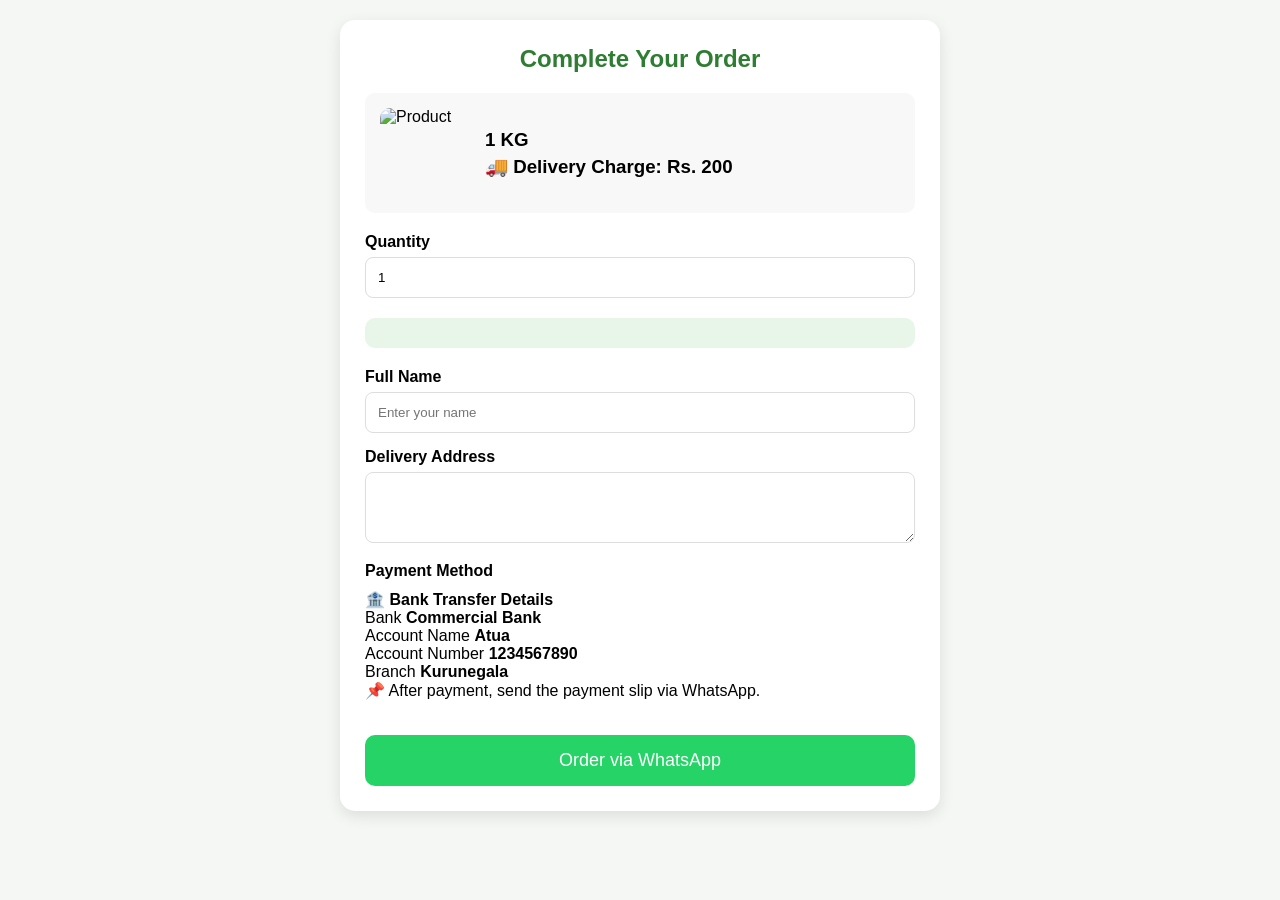
==== order.html @ 68b95b60 "Create order.html" ====
<!DOCTYPE html>
<html lang="en">

<head>
    <meta charset="UTF-8">
    <meta name="viewport" content="width=device-width, initial-scale=1.0">
    <title>Atua - Order Product</title>

    <style>
        * {
            margin: 0;
            padding: 0;
            box-sizing: border-box;
            font-family: Arial, sans-serif;
        }

        body {
            background: #f5f7f5;
            padding: 20px;
        }

        .order-container {
            max-width: 600px;
            margin: auto;
            background: #fff;
            padding: 25px;
            border-radius: 15px;
            box-shadow: 0 5px 15px rgba(0, 0, 0, 0.1);
        }

        h2 {
            text-align: center;
            color: #2e7d32;
            margin-bottom: 20px;
        }

        .product-box {
            display: flex;
            gap: 15px;
            align-items: center;
            background: #f8f8f8;
            padding: 15px;
            border-radius: 10px;
            margin-bottom: 20px;
        }

        .product-box img {
            width: 90px;
            height: 90px;
            object-fit: cover;
            border-radius: 10px;
        }

        .product-info h3 {
            margin-bottom: 5px;
        }

        .price {
            color: #2e7d32;
            font-size: 20px;
            font-weight: bold;
        }

        .form-group {
            margin-bottom: 15px;
        }

        label {
            display: block;
            margin-bottom: 6px;
            font-weight: 600;
        }

        input,
        textarea,
        select {
            width: 100%;
            padding: 12px;
            border: 1px solid #ddd;
            border-radius: 8px;
        }

        .payment-box {
            display: flex;
            gap: 15px;
            margin-top: 10px;
        }

        .payment-option {
            flex: 1;
            border: 2px solid #ddd;
            padding: 15px;
            border-radius: 10px;
            cursor: pointer;
        }

        .payment-option:hover {
            border-color: #2e7d32;
        }

        .total {
            background: #e8f5e9;
            padding: 15px;
            border-radius: 10px;
            margin-top: 20px;
            text-align: center;
            font-size: 20px;
            font-weight: bold;
            color: #2e7d32;
            margin-bottom: 20px;
        }

        .order-btn {
            width: 100%;
            margin-top: 20px;
            background: #25D366;
            color: white;
            border: none;
            padding: 15px;
            font-size: 18px;
            border-radius: 10px;
            cursor: pointer;
        }

        .order-btn:hover {
            opacity: 0.9;
        }
    </style>
</head>

<body>

    <div class="order-container">

        <h2>Complete Your Order</h2>

        <div class="product-box">
            <img src="" alt="Product" id="productImage">
            <div class="product-info">
                <h3 id="productName"></h3>
                <h3>1 KG</h3>
                <h3 >
                    🚚 Delivery Charge: Rs. 200
                </h3>
                <div class="price" id="productPrice"></div>
            </div>
        </div>

        <div class="form-group">
            <label>Quantity</label>
            <input id="qty" type="number" min="1" value="1">
        </div>

        <div id="totalPrice" class="total">

        </div>

        <div class="form-group">
            <label>Full Name</label>
            <input type="text" placeholder="Enter your name">
        </div>



        <div class="form-group">
            <label>Delivery Address</label>
            <textarea rows="3"></textarea>
        </div>

        <div class="form-group">
            <label>Payment Method</label>

            <div class="payment-box">


                <div class="bank-details">
                    <h4>🏦 Bank Transfer Details</h4>

                    <div class="detail-row">
                        <span>Bank</span>
                        <strong>Commercial Bank</strong>
                    </div>

                    <div class="detail-row">
                        <span>Account Name</span>
                        <strong>Atua</strong>
                    </div>

                    <div class="detail-row">
                        <span>Account Number</span>
                        <strong>1234567890</strong>
                    </div>

                    <div class="detail-row">
                        <span>Branch</span>
                        <strong>Kurunegala</strong>
                    </div>

                    <p class="note">
                        📌 After payment, send the payment slip via WhatsApp.
                    </p>
                </div>
            </div>
        </div>



        <button class="order-btn">
            Order via WhatsApp
        </button>

    </div>


    <script src="js/or.js"></script>
</body>

</html>
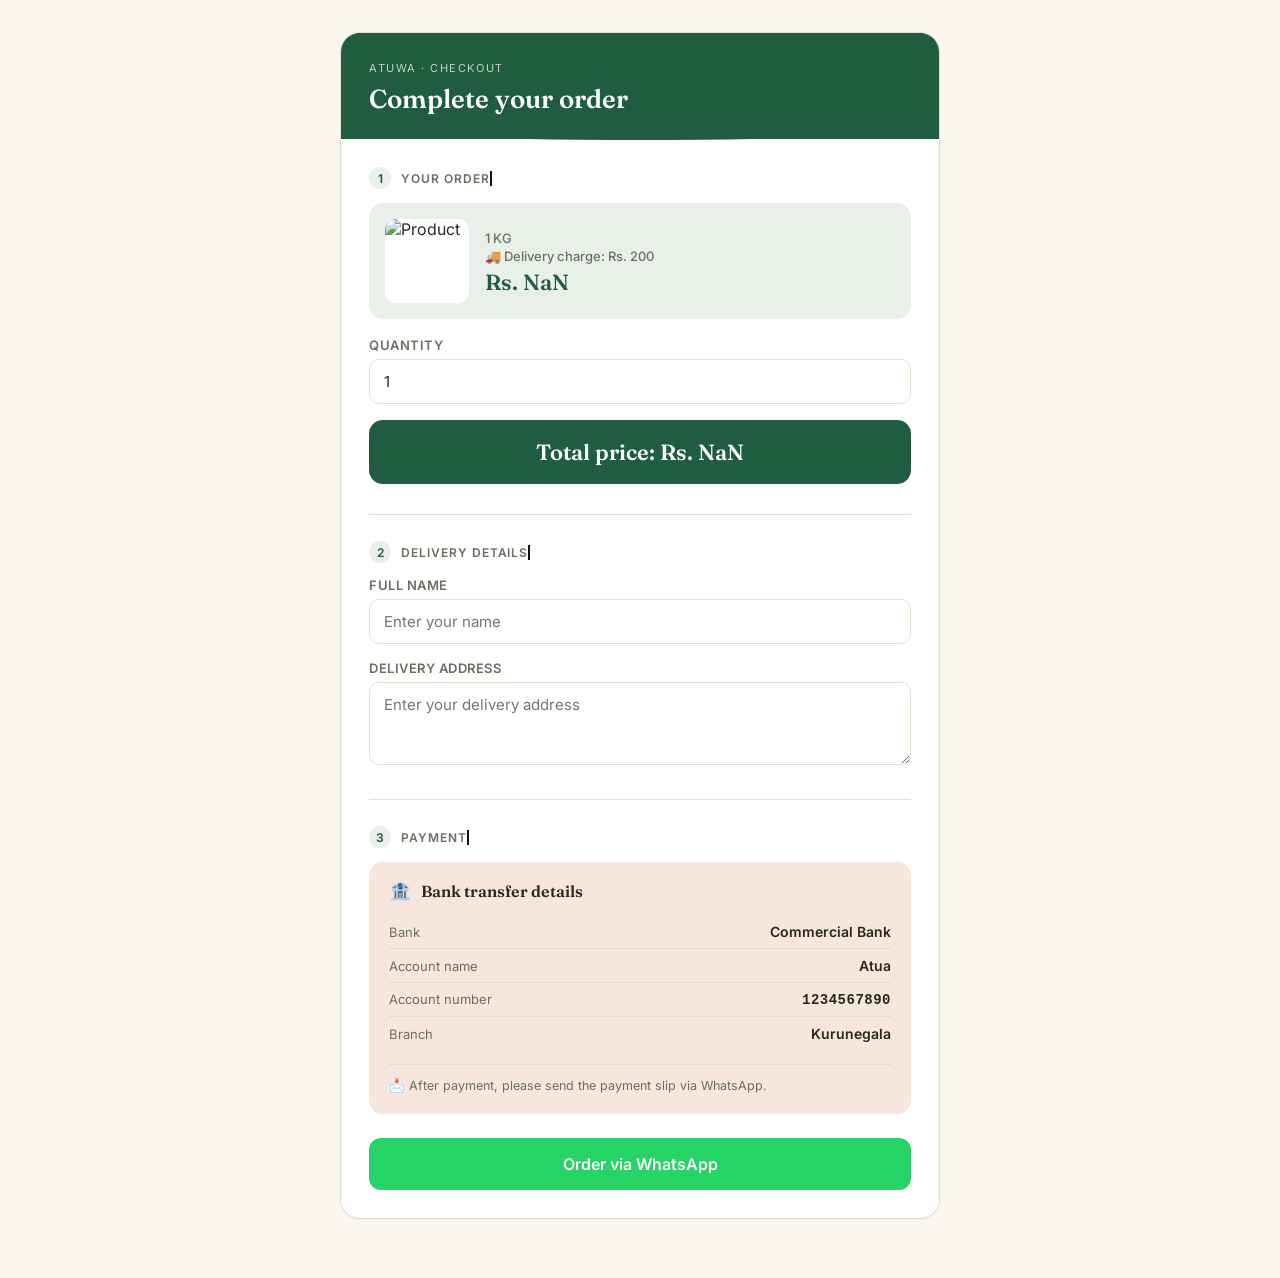
==== commit 191f9954: "Update order.html" ====
--- a/order.html
+++ b/order.html
@@ -4,80 +4,200 @@
 <head>
     <meta charset="UTF-8">
     <meta name="viewport" content="width=device-width, initial-scale=1.0">
-    <title>Atua - Order Product</title>
+    <title>Atuwa - Order Product</title>
+    <link rel="icon" type="image/png" sizes="120x120" href="images/logo main.png">
+    <link rel="stylesheet" href="css2/hf.css">
+    <link rel="preconnect" href="https://fonts.googleapis.com">
+    <link rel="preconnect" href="https://fonts.gstatic.com" crossorigin>
+    <link href="https://fonts.googleapis.com/css2?family=Fraunces:opsz,wght@9..144,500;9..144,600&family=Inter:wght@400;500;600;700&display=swap" rel="stylesheet">
 
     <style>
+        :root {
+            --cream: #FAF6EE;
+            --paper: #FFFFFF;
+            --forest: #1F5C40;
+            --forest-dark: #143F2B;
+            --forest-tint: #E8F0E9;
+            --clay: #C76B3F;
+            --clay-tint: #F6E6DB;
+            --ink: #26291F;
+            --ink-soft: #6B6F62;
+            --line: #E4DECE;
+            --whatsapp: #25D366;
+        }
+
         * {
             margin: 0;
             padding: 0;
             box-sizing: border-box;
-            font-family: Arial, sans-serif;
         }
 
         body {
-            background: #f5f7f5;
-            padding: 20px;
+            font-family: 'Inter', Arial, sans-serif;
+            background: var(--cream);
+            color: var(--ink);
+            padding: 32px 16px 60px;
         }
 
         .order-container {
             max-width: 600px;
             margin: auto;
-            background: #fff;
-            padding: 25px;
-            border-radius: 15px;
-            box-shadow: 0 5px 15px rgba(0, 0, 0, 0.1);
+            background: var(--paper);
+            padding: 0;
+            border-radius: 20px;
+            border: 1px solid var(--line);
+            box-shadow: 0 1px 2px rgba(38, 41, 31, 0.04);
+            overflow: hidden;
+        }
+
+        .order-header {
+            background: var(--forest);
+            padding: 28px 28px 24px;
+            position: relative;
+        }
+
+        .order-header::after {
+            content: "";
+            position: absolute;
+            left: 0;
+            right: 0;
+            bottom: -1px;
+            height: 14px;
+            background: var(--forest);
+            border-bottom-left-radius: 60% 100%;
+            border-bottom-right-radius: 60% 100%;
+        }
+
+        .order-header .eyebrow {
+            display: block;
+            font-size: 11px;
+            letter-spacing: 0.14em;
+            text-transform: uppercase;
+            color: #B9D6C3;
+            margin-bottom: 8px;
         }
 
         h2 {
-            text-align: center;
-            color: #2e7d32;
-            margin-bottom: 20px;
+            font-family: 'Fraunces', Georgia, serif;
+            font-weight: 600;
+            font-size: 26px;
+            color: #fff;
+        }
+
+        .order-body {
+            padding: 28px;
+        }
+
+        .step-label {
+            display: flex;
+            align-items: center;
+            gap: 10px;
+            margin-bottom: 14px;
+        }
+
+        .step-label .num {
+            width: 22px;
+            height: 22px;
+            border-radius: 50%;
+            background: var(--forest-tint);
+            color: var(--forest);
+            font-size: 12px;
+            font-weight: 600;
+            display: flex;
+            align-items: center;
+            justify-content: center;
+            flex-shrink: 0;
+        }
+
+        .step-label span.text {
+            font-size: 12px;
+            letter-spacing: 0.08em;
+            text-transform: uppercase;
+            color: var(--ink-soft);
+            font-weight: 600;
+        }
+
+        section + section {
+            margin-top: 30px;
+            padding-top: 26px;
+            border-top: 1px solid var(--line);
         }
 
         .product-box {
             display: flex;
-            gap: 15px;
+            gap: 16px;
             align-items: center;
-            background: #f8f8f8;
-            padding: 15px;
-            border-radius: 10px;
-            margin-bottom: 20px;
+            background: var(--forest-tint);
+            padding: 16px;
+            border-radius: 14px;
+            margin-bottom: 18px;
         }
 
         .product-box img {
-            width: 90px;
-            height: 90px;
+            width: 84px;
+            height: 84px;
             object-fit: cover;
             border-radius: 10px;
+            background: #fff;
+            flex-shrink: 0;
         }
 
         .product-info h3 {
-            margin-bottom: 5px;
+            font-size: 15px;
+            font-weight: 600;
+            margin-bottom: 4px;
+        }
+
+        .product-info h3#productWeight,
+        .product-info h3#deliveryCharge {
+            font-size: 13px;
+            font-weight: 500;
+            color: var(--ink-soft);
+            margin-bottom: 2px;
         }
 
         .price {
-            color: #2e7d32;
-            font-size: 20px;
-            font-weight: bold;
+            color: var(--forest);
+            font-family: 'Fraunces', Georgia, serif;
+            font-size: 22px;
+            font-weight: 600;
+            margin-top: 4px;
         }
 
         .form-group {
-            margin-bottom: 15px;
+            margin-bottom: 16px;
         }
 
         label {
             display: block;
             margin-bottom: 6px;
-            font-weight: 600;
+            font-size: 13px;
+            font-weight: 600;
+            color: var(--ink-soft);
+            text-transform: uppercase;
+            letter-spacing: 0.04em;
         }
 
         input,
         textarea,
         select {
             width: 100%;
-            padding: 12px;
-            border: 1px solid #ddd;
-            border-radius: 8px;
+            padding: 12px 14px;
+            border: 1px solid var(--line);
+            border-radius: 10px;
+            font-size: 15px;
+            font-family: inherit;
+            color: var(--ink);
+            background: #fff;
+            transition: border-color 0.15s;
+        }
+
+        input:focus,
+        textarea:focus,
+        select:focus {
+            outline: none;
+            border-color: var(--forest);
+            box-shadow: 0 0 0 3px var(--forest-tint);
         }
 
         .payment-box {
@@ -88,42 +208,130 @@
 
         .payment-option {
             flex: 1;
-            border: 2px solid #ddd;
+            border: 2px solid var(--line);
             padding: 15px;
-            border-radius: 10px;
+            border-radius: 12px;
             cursor: pointer;
         }
 
         .payment-option:hover {
-            border-color: #2e7d32;
+            border-color: var(--forest);
         }
 
         .total {
-            background: #e8f5e9;
-            padding: 15px;
-            border-radius: 10px;
-            margin-top: 20px;
+            background: var(--forest);
+            padding: 18px 20px;
+            border-radius: 14px;
+            margin-top: 4px;
+            margin-bottom: 4px;
             text-align: center;
-            font-size: 20px;
-            font-weight: bold;
-            color: #2e7d32;
-            margin-bottom: 20px;
+            color: #fff;
+            font-family: 'Fraunces', Georgia, serif;
+            font-size: 22px;
+            font-weight: 600;
+        }
+
+        .bank-details {
+            background: var(--clay-tint);
+            border-radius: 14px;
+            padding: 18px 20px;
+        }
+
+        .bank-details__header {
+            display: flex;
+            align-items: center;
+            gap: 10px;
+            margin-bottom: 14px;
+        }
+
+        .bank-details__icon {
+            font-size: 18px;
+        }
+
+        .bank-details__header h4 {
+            font-family: 'Fraunces', Georgia, serif;
+            font-size: 16px;
+            font-weight: 600;
+            color: var(--ink);
+        }
+
+        .bank-details__list {
+            margin: 0;
+        }
+
+        .bank-details__row {
+            display: flex;
+            justify-content: space-between;
+            align-items: baseline;
+            padding: 8px 0;
+            border-bottom: 1px solid rgba(38, 41, 31, 0.08);
+        }
+
+        .bank-details__row:last-child {
+            border-bottom: none;
+        }
+
+        .bank-details__row dt {
+            font-size: 13px;
+            color: var(--ink-soft);
+        }
+
+        .bank-details__row dd {
+            font-size: 14px;
+            font-weight: 600;
+            color: var(--ink);
+            text-align: right;
+        }
+
+        .bank-details__row dd.mono {
+            font-family: "SFMono-Regular", Consolas, monospace;
+            letter-spacing: 0.5px;
+        }
+
+        .bank-details__note {
+            margin: 14px 0 0;
+            padding-top: 12px;
+            border-top: 1px solid rgba(38, 41, 31, 0.08);
+            font-size: 12.5px;
+            color: var(--ink-soft);
+            line-height: 1.5;
         }
 
         .order-btn {
             width: 100%;
-            margin-top: 20px;
-            background: #25D366;
+            margin-top: 24px;
+            background: var(--whatsapp);
             color: white;
             border: none;
-            padding: 15px;
-            font-size: 18px;
-            border-radius: 10px;
+            padding: 16px;
+            font-size: 16px;
+            font-weight: 600;
+            font-family: inherit;
+            border-radius: 12px;
             cursor: pointer;
+            transition: opacity 0.15s, transform 0.1s;
         }
 
         .order-btn:hover {
-            opacity: 0.9;
+            opacity: 0.92;
+        }
+
+        .order-btn:active {
+            transform: scale(0.99);
+        }
+
+        @media (max-width: 480px) {
+            .order-body {
+                padding: 22px;
+            }
+
+            .order-header {
+                padding: 24px 22px 20px;
+            }
+
+            h2 {
+                font-size: 22px;
+            }
         }
     </style>
 </head>
@@ -132,85 +340,97 @@
 
     <div class="order-container">
 
-        <h2>Complete Your Order</h2>
-
-        <div class="product-box">
-            <img src="" alt="Product" id="productImage">
-            <div class="product-info">
-                <h3 id="productName"></h3>
-                <h3>1 KG</h3>
-                <h3 >
-                    🚚 Delivery Charge: Rs. 200
-                </h3>
-                <div class="price" id="productPrice"></div>
-            </div>
+        <div class="order-header">
+            <span class="eyebrow">Atuwa &middot; Checkout</span>
+            <h2>Complete your order</h2>
         </div>
 
-        <div class="form-group">
-            <label>Quantity</label>
-            <input id="qty" type="number" min="1" value="1">
+        <div class="order-body">
+
+            <section>
+                <div class="step-label">
+                    <span class="num">1</span>
+                    <span class="text">Your order</span>
+                </div>
+
+                <div class="product-box">
+                    <img src="" alt="Product" id="productImage">
+                    <div class="product-info">
+                        <h3 id="productName"></h3>
+                        <h3 id="productWeight">1 KG</h3>
+                        <h3 id="deliveryCharge">🚚 Delivery charge: Rs. 200</h3>
+                        <div class="price" id="productPrice"></div>
+                    </div>
+                </div>
+
+                <div class="form-group">
+                    <label>Quantity</label>
+                    <input id="qty" type="number" min="1" value="1">
+                </div>
+
+                <div id="totalPrice" class="total"></div>
+            </section>
+
+            <section>
+                <div class="step-label">
+                    <span class="num">2</span>
+                    <span class="text">Delivery details</span>
+                </div>
+
+                <div class="form-group">
+                    <label>Full name</label>
+                    <input type="text" id="customerName" placeholder="Enter your name">
+                </div>
+
+                <div class="form-group">
+                    <label>Delivery address</label>
+                    <textarea id="deliveryAddress" placeholder="Enter your delivery address" rows="3"></textarea>
+                </div>
+            </section>
+
+            <section>
+                <div class="step-label">
+                    <span class="num">3</span>
+                    <span class="text">Payment</span>
+                </div>
+
+                <div class="bank-details">
+                    <div class="bank-details__header">
+                        <span class="bank-details__icon">🏦</span>
+                        <h4>Bank transfer details</h4>
+                    </div>
+
+                    <dl class="bank-details__list">
+                        <div class="bank-details__row">
+                            <dt>Bank</dt>
+                            <dd>Commercial Bank</dd>
+                        </div>
+                        <div class="bank-details__row">
+                            <dt>Account name</dt>
+                            <dd>Atua</dd>
+                        </div>
+                        <div class="bank-details__row">
+                            <dt>Account number</dt>
+                            <dd class="mono">1234567890</dd>
+                        </div>
+                        <div class="bank-details__row">
+                            <dt>Branch</dt>
+                            <dd>Kurunegala</dd>
+                        </div>
+                    </dl>
+
+                    <p class="bank-details__note">
+                        📩 After payment, please send the payment slip via WhatsApp.
+                    </p>
+                </div>
+
+                <button class="order-btn" onclick="sendWhatsApp()">
+                    Order via WhatsApp
+                </button>
+            </section>
+
         </div>
-
-        <div id="totalPrice" class="total">
-
-        </div>
-
-        <div class="form-group">
-            <label>Full Name</label>
-            <input type="text" placeholder="Enter your name">
-        </div>
-
-
-
-        <div class="form-group">
-            <label>Delivery Address</label>
-            <textarea rows="3"></textarea>
-        </div>
-
-        <div class="form-group">
-            <label>Payment Method</label>
-
-            <div class="payment-box">
-
-
-                <div class="bank-details">
-                    <h4>🏦 Bank Transfer Details</h4>
-
-                    <div class="detail-row">
-                        <span>Bank</span>
-                        <strong>Commercial Bank</strong>
-                    </div>
-
-                    <div class="detail-row">
-                        <span>Account Name</span>
-                        <strong>Atua</strong>
-                    </div>
-
-                    <div class="detail-row">
-                        <span>Account Number</span>
-                        <strong>1234567890</strong>
-                    </div>
-
-                    <div class="detail-row">
-                        <span>Branch</span>
-                        <strong>Kurunegala</strong>
-                    </div>
-
-                    <p class="note">
-                        📌 After payment, send the payment slip via WhatsApp.
-                    </p>
-                </div>
-            </div>
-        </div>
-
-
-
-        <button class="order-btn">
-            Order via WhatsApp
-        </button>
-
     </div>
-
 
     <script src="js/or.js"></script>
 </body>
--- a/css2/hf.css
+++ b/css2/hf.css
@@ -0,0 +1,362 @@
+  /* heder    */
+  .body {
+      font-family: Arial, sans-serif;
+      padding-top: 70px;
+  }
+
+  /* Navbar */
+.custom-navbar {
+    background: rgba(203, 200, 200, 0.5) !important;
+    backdrop-filter: blur(10px);
+    -webkit-backdrop-filter: blur(10px);
+    transition: 0.3s ease-in-out;
+}
+
+/* mobile menu open වෙද්දී */
+.navbar-collapse.show {
+    background: rgba(203, 200, 200, 0.5) !important;
+    backdrop-filter: blur(10px);
+    padding: 10px;
+    border-radius: 10px;
+}
+
+  .navbar-brand {
+      font-weight: bold;
+  }
+
+  /* Logo */
+
+
+  .brand-wrap {
+    display: flex;
+    align-items: center;
+    gap: 10px;
+}
+
+/* LOGO */
+.logo {
+    height: 65px;
+    width: auto;
+}
+
+/* TEXT */
+.text {
+    font-size: 22px;
+    font-weight: 800;
+    white-space: nowrap;
+    border-right: 2px solid #111;
+    animation: blink 0.7s step-end infinite;
+}
+
+/* cursor blink */
+@keyframes blink {
+    50% { border-color: transparent; }
+}
+
+  /* ===== Navbar ===== */
+  .navbar-brand .logo {
+      animation: logoFloat 2s ease-in-out infinite;
+      display: inline-block;
+      will-change: transform;
+  }
+
+  @keyframes logoFloat {
+
+      0%,
+      100% {
+          transform: translateX(0px);
+      }
+
+      50% {
+          transform: translateX(-6px);
+      }
+  }
+
+  /* Nav links */
+  .nav-link {
+      position: relative;
+      margin: 0 10px;
+      font-weight: 500;
+      transition: 0.3s;
+      color: #0f0e0e;
+  }
+
+  /* Hover underline */
+  .nav-link::after {
+      content: "";
+      position: absolute;
+      width: 0%;
+      height: 2px;
+      left: 0;
+      bottom: 0;
+      background-color: #198754;
+      transition: 0.3s;
+  }
+
+  .nav-link:hover {
+      color: #198754 !important;
+  }
+
+  .nav-link:hover::after {
+      width: 100%;
+  }
+
+  /* Active link */
+  .nav-link.active {
+      color: #198754 !important;
+      font-weight: 600;
+  }
+
+
+  /* footer */
+  .footer1 {
+      background-color: rgba(145, 136, 136, 0.332);
+      color: #222;
+  }
+
+  .footer1 h3 {
+      color: #111;
+      font-size: 16px;
+      font-weight: 600;
+      margin-bottom: 14px;
+      text-transform: uppercase;
+      letter-spacing: 1px;
+  }
+
+  .footer1 p,
+  .footer1 a {
+      color: #333;
+      font-size: 14px;
+  }
+
+  .footer1 .widget_menu ul {
+      list-style: none;
+      padding: 0;
+      margin: 0;
+  }
+
+  .footer1 .widget_menu ul li {
+      margin-bottom: 8px;
+  }
+
+  .footer1 .widget_menu ul li a {
+      color: #333;
+      text-decoration: none;
+      transition: color 0.2s;
+      cursor: pointer;
+  }
+
+  .footer1 .widget_menu ul li a:hover {
+      color: #0d6efd;
+  }
+
+  .footer1 .information_f p {
+      margin-bottom: 6px;
+  }
+
+  .footer1 hr {
+      border-color: rgba(0, 0, 0, 0.15);
+  }
+
+  .footer1 .social-icons a {
+      color: #333;
+      font-size: 20px;
+      margin-right: 12px;
+      text-decoration: none;
+      transition: color 0.2s;
+  }
+
+  .footer1 .social-icons a:hover {
+      color: #0d6efd;
+  }
+
+  .newsletter-form input {
+      background: rgba(255, 255, 255, 0.5);
+      border: 1px solid rgba(0, 0, 0, 0.2);
+      color: #222;
+      border-radius: 4px 0 0 4px;
+      padding: 8px 12px;
+      outline: none;
+      width: 100%;
+  }
+
+  .newsletter-form input::placeholder {
+      color: #888;
+  }
+
+  .newsletter-form button {
+      background: #0d6efd;
+      border: none;
+      color: #fff;
+      padding: 8px 14px;
+      border-radius: 0 4px 4px 0;
+      cursor: pointer;
+  }
+
+  .newsletter-form button:hover {
+      background: #0b5ed7;
+  }
+
+  .copyright {
+      background: rgba(0, 0, 0, 0.15);
+      color: #222;
+      font-size: 13px;
+  }
+
+  /* ===== Contact Info Section ===== */
+/* ANIMATION */
+@keyframes liveblink {
+    0%, 100% { opacity: 1; transform: scale(1); }
+    50% { opacity: 0.3; transform: scale(1.3); }
+}
+
+/* SOCIAL ICONS */
+.social-icon2 {
+    list-style: none;
+    padding: 0;
+    display: flex;
+    gap: 10px;
+}
+
+.social-icon2 li a {
+    width: 42px;
+    height: 42px;
+    border-radius: 10px;
+    border: 1px solid #eee;
+    background: #fff;
+    display: flex;
+    align-items: center;
+    justify-content: center;
+    text-decoration: none;
+    color: #444;
+    font-size: 18px;
+    transition: all 0.25s ease;
+    box-shadow: 0 2px 8px rgba(0,0,0,0.04);
+}
+
+.social-icon2 li a:hover {
+    transform: translateY(-3px) scale(1.05);
+    border-color: #28a745;
+    color: #28a745;
+}
+
+/* GRID */
+.contact-grid {
+    display: grid;
+    grid-template-columns: repeat(2, 1fr);
+    gap: 12px;
+    margin-top: 22px;
+}
+
+/* CARD */
+.contact-card {
+    background: #fff;
+    border: 1px solid #f0f0f0;
+    border-radius: 14px;
+    padding: 14px;
+    display: flex;
+    align-items: center;
+    gap: 12px;
+    transition: all 0.25s ease;
+    box-shadow: 0 3px 10px rgba(0,0,0,0.03);
+}
+
+.contact-card:hover {
+    transform: translateY(-3px);
+    border-color: #28a745;
+    box-shadow: 0 8px 18px rgba(0,0,0,0.08);
+}
+
+/* ICON */
+.contact-card-icon {
+    width: 40px;
+    height: 40px;
+    border-radius: 10px;
+    display: flex;
+    align-items: center;
+    justify-content: center;
+    font-size: 16px;
+    flex-shrink: 0;
+}
+
+.contact-card-icon.gray {
+    background: #f5f5f5;
+    color: #666;
+}
+
+.contact-card-icon.green {
+    background: linear-gradient(135deg, #E1F5EE, #C8F7E6);
+    color: #0F6E56;
+}
+
+/* LABEL */
+.contact-card-label {
+    font-size: 10px;
+    font-weight: 700;
+    text-transform: uppercase;
+    letter-spacing: 0.08em;
+    color: #999;
+    margin-bottom: 2px;
+}
+
+/* VALUE */
+.contact-card-val {
+    font-size: 13px;
+    color: #222;
+    line-height: 1.4;
+    margin: 0;
+}
+
+/* OPEN BADGE */
+.open-badge {
+    display: inline-flex;
+    align-items: center;
+    gap: 5px;
+    font-size: 11px;
+    font-weight: 600;
+    color: #0F6E56;
+    background: #E1F5EE;
+    border-radius: 999px;
+    padding: 3px 9px;
+    margin-left: 6px;
+}
+
+/* LIVE DOT */
+.live-dot {
+    width: 7px;
+    height: 7px;
+    border-radius: 50%;
+    background: #1D9E75;
+    display: inline-block;
+    animation: liveblink 1.8s infinite;
+}
+
+/* MOBILE */
+@media (max-width: 768px) {
+    .contact-grid {
+        grid-template-columns: 1fr;
+    }
+
+    .social-icon2 {
+        justify-content: center;
+    }
+}
+
+.footer1 {
+    position: relative;
+    overflow: hidden;
+}
+
+/* network background */
+#footer-particles {
+    position: absolute;
+    inset: 0;
+    z-index: 0;
+}
+
+/* keep content above */
+.footer-content {
+    position: relative;
+    z-index: 2;
+}
+
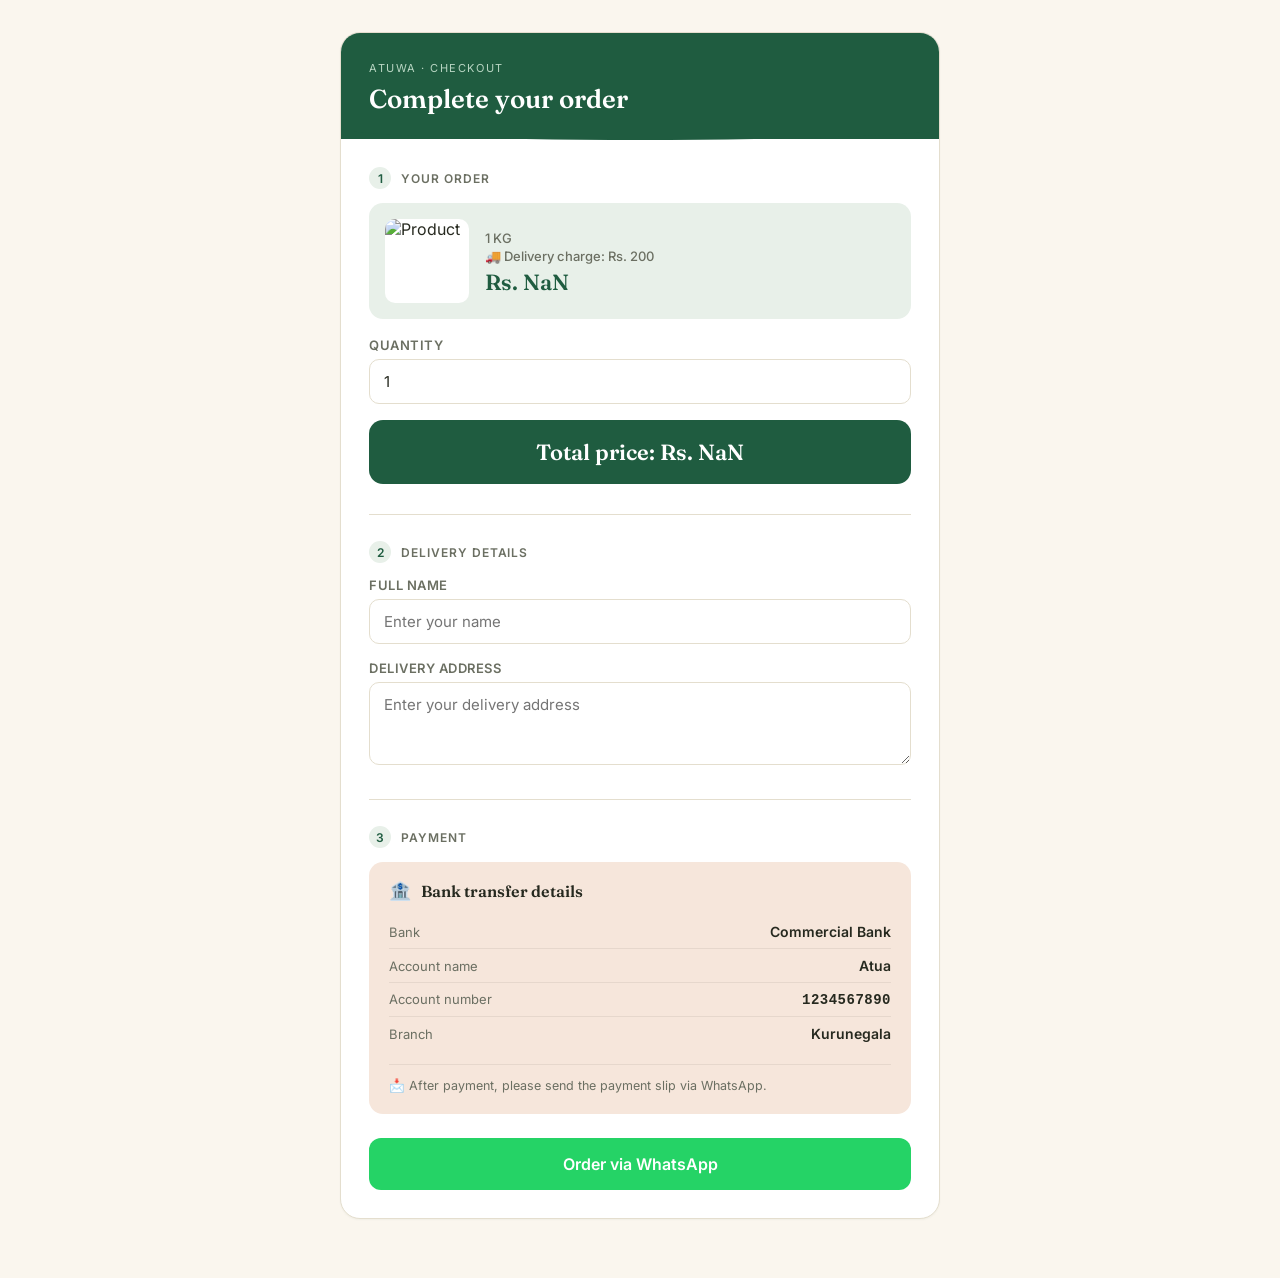
==== commit d5e62333: "Update order.html" ====
--- a/order.html
+++ b/order.html
@@ -6,334 +6,13 @@
     <meta name="viewport" content="width=device-width, initial-scale=1.0">
     <title>Atuwa - Order Product</title>
     <link rel="icon" type="image/png" sizes="120x120" href="images/logo main.png">
-    <link rel="stylesheet" href="css2/hf.css">
+    <link rel="stylesheet" href="css2/order.css">
     <link rel="preconnect" href="https://fonts.googleapis.com">
     <link rel="preconnect" href="https://fonts.gstatic.com" crossorigin>
     <link href="https://fonts.googleapis.com/css2?family=Fraunces:opsz,wght@9..144,500;9..144,600&family=Inter:wght@400;500;600;700&display=swap" rel="stylesheet">
 
-    <style>
-        :root {
-            --cream: #FAF6EE;
-            --paper: #FFFFFF;
-            --forest: #1F5C40;
-            --forest-dark: #143F2B;
-            --forest-tint: #E8F0E9;
-            --clay: #C76B3F;
-            --clay-tint: #F6E6DB;
-            --ink: #26291F;
-            --ink-soft: #6B6F62;
-            --line: #E4DECE;
-            --whatsapp: #25D366;
-        }
-
-        * {
-            margin: 0;
-            padding: 0;
-            box-sizing: border-box;
-        }
-
-        body {
-            font-family: 'Inter', Arial, sans-serif;
-            background: var(--cream);
-            color: var(--ink);
-            padding: 32px 16px 60px;
-        }
-
-        .order-container {
-            max-width: 600px;
-            margin: auto;
-            background: var(--paper);
-            padding: 0;
-            border-radius: 20px;
-            border: 1px solid var(--line);
-            box-shadow: 0 1px 2px rgba(38, 41, 31, 0.04);
-            overflow: hidden;
-        }
-
-        .order-header {
-            background: var(--forest);
-            padding: 28px 28px 24px;
-            position: relative;
-        }
-
-        .order-header::after {
-            content: "";
-            position: absolute;
-            left: 0;
-            right: 0;
-            bottom: -1px;
-            height: 14px;
-            background: var(--forest);
-            border-bottom-left-radius: 60% 100%;
-            border-bottom-right-radius: 60% 100%;
-        }
-
-        .order-header .eyebrow {
-            display: block;
-            font-size: 11px;
-            letter-spacing: 0.14em;
-            text-transform: uppercase;
-            color: #B9D6C3;
-            margin-bottom: 8px;
-        }
-
-        h2 {
-            font-family: 'Fraunces', Georgia, serif;
-            font-weight: 600;
-            font-size: 26px;
-            color: #fff;
-        }
-
-        .order-body {
-            padding: 28px;
-        }
-
-        .step-label {
-            display: flex;
-            align-items: center;
-            gap: 10px;
-            margin-bottom: 14px;
-        }
-
-        .step-label .num {
-            width: 22px;
-            height: 22px;
-            border-radius: 50%;
-            background: var(--forest-tint);
-            color: var(--forest);
-            font-size: 12px;
-            font-weight: 600;
-            display: flex;
-            align-items: center;
-            justify-content: center;
-            flex-shrink: 0;
-        }
-
-        .step-label span.text {
-            font-size: 12px;
-            letter-spacing: 0.08em;
-            text-transform: uppercase;
-            color: var(--ink-soft);
-            font-weight: 600;
-        }
-
-        section + section {
-            margin-top: 30px;
-            padding-top: 26px;
-            border-top: 1px solid var(--line);
-        }
-
-        .product-box {
-            display: flex;
-            gap: 16px;
-            align-items: center;
-            background: var(--forest-tint);
-            padding: 16px;
-            border-radius: 14px;
-            margin-bottom: 18px;
-        }
-
-        .product-box img {
-            width: 84px;
-            height: 84px;
-            object-fit: cover;
-            border-radius: 10px;
-            background: #fff;
-            flex-shrink: 0;
-        }
-
-        .product-info h3 {
-            font-size: 15px;
-            font-weight: 600;
-            margin-bottom: 4px;
-        }
-
-        .product-info h3#productWeight,
-        .product-info h3#deliveryCharge {
-            font-size: 13px;
-            font-weight: 500;
-            color: var(--ink-soft);
-            margin-bottom: 2px;
-        }
-
-        .price {
-            color: var(--forest);
-            font-family: 'Fraunces', Georgia, serif;
-            font-size: 22px;
-            font-weight: 600;
-            margin-top: 4px;
-        }
-
-        .form-group {
-            margin-bottom: 16px;
-        }
-
-        label {
-            display: block;
-            margin-bottom: 6px;
-            font-size: 13px;
-            font-weight: 600;
-            color: var(--ink-soft);
-            text-transform: uppercase;
-            letter-spacing: 0.04em;
-        }
-
-        input,
-        textarea,
-        select {
-            width: 100%;
-            padding: 12px 14px;
-            border: 1px solid var(--line);
-            border-radius: 10px;
-            font-size: 15px;
-            font-family: inherit;
-            color: var(--ink);
-            background: #fff;
-            transition: border-color 0.15s;
-        }
-
-        input:focus,
-        textarea:focus,
-        select:focus {
-            outline: none;
-            border-color: var(--forest);
-            box-shadow: 0 0 0 3px var(--forest-tint);
-        }
-
-        .payment-box {
-            display: flex;
-            gap: 15px;
-            margin-top: 10px;
-        }
-
-        .payment-option {
-            flex: 1;
-            border: 2px solid var(--line);
-            padding: 15px;
-            border-radius: 12px;
-            cursor: pointer;
-        }
-
-        .payment-option:hover {
-            border-color: var(--forest);
-        }
-
-        .total {
-            background: var(--forest);
-            padding: 18px 20px;
-            border-radius: 14px;
-            margin-top: 4px;
-            margin-bottom: 4px;
-            text-align: center;
-            color: #fff;
-            font-family: 'Fraunces', Georgia, serif;
-            font-size: 22px;
-            font-weight: 600;
-        }
-
-        .bank-details {
-            background: var(--clay-tint);
-            border-radius: 14px;
-            padding: 18px 20px;
-        }
-
-        .bank-details__header {
-            display: flex;
-            align-items: center;
-            gap: 10px;
-            margin-bottom: 14px;
-        }
-
-        .bank-details__icon {
-            font-size: 18px;
-        }
-
-        .bank-details__header h4 {
-            font-family: 'Fraunces', Georgia, serif;
-            font-size: 16px;
-            font-weight: 600;
-            color: var(--ink);
-        }
-
-        .bank-details__list {
-            margin: 0;
-        }
-
-        .bank-details__row {
-            display: flex;
-            justify-content: space-between;
-            align-items: baseline;
-            padding: 8px 0;
-            border-bottom: 1px solid rgba(38, 41, 31, 0.08);
-        }
-
-        .bank-details__row:last-child {
-            border-bottom: none;
-        }
-
-        .bank-details__row dt {
-            font-size: 13px;
-            color: var(--ink-soft);
-        }
-
-        .bank-details__row dd {
-            font-size: 14px;
-            font-weight: 600;
-            color: var(--ink);
-            text-align: right;
-        }
-
-        .bank-details__row dd.mono {
-            font-family: "SFMono-Regular", Consolas, monospace;
-            letter-spacing: 0.5px;
-        }
-
-        .bank-details__note {
-            margin: 14px 0 0;
-            padding-top: 12px;
-            border-top: 1px solid rgba(38, 41, 31, 0.08);
-            font-size: 12.5px;
-            color: var(--ink-soft);
-            line-height: 1.5;
-        }
-
-        .order-btn {
-            width: 100%;
-            margin-top: 24px;
-            background: var(--whatsapp);
-            color: white;
-            border: none;
-            padding: 16px;
-            font-size: 16px;
-            font-weight: 600;
-            font-family: inherit;
-            border-radius: 12px;
-            cursor: pointer;
-            transition: opacity 0.15s, transform 0.1s;
-        }
-
-        .order-btn:hover {
-            opacity: 0.92;
-        }
-
-        .order-btn:active {
-            transform: scale(0.99);
-        }
-
-        @media (max-width: 480px) {
-            .order-body {
-                padding: 22px;
-            }
-
-            .order-header {
-                padding: 24px 22px 20px;
-            }
-
-            h2 {
-                font-size: 22px;
-            }
-        }
-    </style>
+   
+  
 </head>
 
 <body>
--- a/css2/order.css
+++ b/css2/order.css
@@ -0,0 +1,322 @@
+
+        :root {
+            --cream: #FAF6EE;
+            --paper: #FFFFFF;
+            --forest: #1F5C40;
+            --forest-dark: #143F2B;
+            --forest-tint: #E8F0E9;
+            --clay: #C76B3F;
+            --clay-tint: #F6E6DB;
+            --ink: #26291F;
+            --ink-soft: #6B6F62;
+            --line: #E4DECE;
+            --whatsapp: #25D366;
+        }
+
+        * {
+            margin: 0;
+            padding: 0;
+            box-sizing: border-box;
+        }
+
+        body {
+            font-family: 'Inter', Arial, sans-serif;
+            background: var(--cream);
+            color: var(--ink);
+            padding: 32px 16px 60px;
+        }
+
+        .order-container {
+            max-width: 600px;
+            margin: auto;
+            background: var(--paper);
+            padding: 0;
+            border-radius: 20px;
+            border: 1px solid var(--line);
+            box-shadow: 0 1px 2px rgba(38, 41, 31, 0.04);
+            overflow: hidden;
+        }
+
+        .order-header {
+            background: var(--forest);
+            padding: 28px 28px 24px;
+            position: relative;
+        }
+
+        .order-header::after {
+            content: "";
+            position: absolute;
+            left: 0;
+            right: 0;
+            bottom: -1px;
+            height: 14px;
+            background: var(--forest);
+            border-bottom-left-radius: 60% 100%;
+            border-bottom-right-radius: 60% 100%;
+        }
+
+        .order-header .eyebrow {
+            display: block;
+            font-size: 11px;
+            letter-spacing: 0.14em;
+            text-transform: uppercase;
+            color: #B9D6C3;
+            margin-bottom: 8px;
+        }
+
+        h2 {
+            font-family: 'Fraunces', Georgia, serif;
+            font-weight: 600;
+            font-size: 26px;
+            color: #fff;
+        }
+
+        .order-body {
+            padding: 28px;
+        }
+
+        .step-label {
+            display: flex;
+            align-items: center;
+            gap: 10px;
+            margin-bottom: 14px;
+        }
+
+        .step-label .num {
+            width: 22px;
+            height: 22px;
+            border-radius: 50%;
+            background: var(--forest-tint);
+            color: var(--forest);
+            font-size: 12px;
+            font-weight: 600;
+            display: flex;
+            align-items: center;
+            justify-content: center;
+            flex-shrink: 0;
+        }
+
+        .step-label span.text {
+            font-size: 12px;
+            letter-spacing: 0.08em;
+            text-transform: uppercase;
+            color: var(--ink-soft);
+            font-weight: 600;
+        }
+
+        section + section {
+            margin-top: 30px;
+            padding-top: 26px;
+            border-top: 1px solid var(--line);
+        }
+
+        .product-box {
+            display: flex;
+            gap: 16px;
+            align-items: center;
+            background: var(--forest-tint);
+            padding: 16px;
+            border-radius: 14px;
+            margin-bottom: 18px;
+        }
+
+        .product-box img {
+            width: 84px;
+            height: 84px;
+            object-fit: cover;
+            border-radius: 10px;
+            background: #fff;
+            flex-shrink: 0;
+        }
+
+        .product-info h3 {
+            font-size: 15px;
+            font-weight: 600;
+            margin-bottom: 4px;
+        }
+
+        .product-info h3#productWeight,
+        .product-info h3#deliveryCharge {
+            font-size: 13px;
+            font-weight: 500;
+            color: var(--ink-soft);
+            margin-bottom: 2px;
+        }
+
+        .price {
+            color: var(--forest);
+            font-family: 'Fraunces', Georgia, serif;
+            font-size: 22px;
+            font-weight: 600;
+            margin-top: 4px;
+        }
+
+        .form-group {
+            margin-bottom: 16px;
+        }
+
+        label {
+            display: block;
+            margin-bottom: 6px;
+            font-size: 13px;
+            font-weight: 600;
+            color: var(--ink-soft);
+            text-transform: uppercase;
+            letter-spacing: 0.04em;
+        }
+
+        input,
+        textarea,
+        select {
+            width: 100%;
+            padding: 12px 14px;
+            border: 1px solid var(--line);
+            border-radius: 10px;
+            font-size: 15px;
+            font-family: inherit;
+            color: var(--ink);
+            background: #fff;
+            transition: border-color 0.15s;
+        }
+
+        input:focus,
+        textarea:focus,
+        select:focus {
+            outline: none;
+            border-color: var(--forest);
+            box-shadow: 0 0 0 3px var(--forest-tint);
+        }
+
+        .payment-box {
+            display: flex;
+            gap: 15px;
+            margin-top: 10px;
+        }
+
+        .payment-option {
+            flex: 1;
+            border: 2px solid var(--line);
+            padding: 15px;
+            border-radius: 12px;
+            cursor: pointer;
+        }
+
+        .payment-option:hover {
+            border-color: var(--forest);
+        }
+
+        .total {
+            background: var(--forest);
+            padding: 18px 20px;
+            border-radius: 14px;
+            margin-top: 4px;
+            margin-bottom: 4px;
+            text-align: center;
+            color: #fff;
+            font-family: 'Fraunces', Georgia, serif;
+            font-size: 22px;
+            font-weight: 600;
+        }
+
+        .bank-details {
+            background: var(--clay-tint);
+            border-radius: 14px;
+            padding: 18px 20px;
+        }
+
+        .bank-details__header {
+            display: flex;
+            align-items: center;
+            gap: 10px;
+            margin-bottom: 14px;
+        }
+
+        .bank-details__icon {
+            font-size: 18px;
+        }
+
+        .bank-details__header h4 {
+            font-family: 'Fraunces', Georgia, serif;
+            font-size: 16px;
+            font-weight: 600;
+            color: var(--ink);
+        }
+
+        .bank-details__list {
+            margin: 0;
+        }
+
+        .bank-details__row {
+            display: flex;
+            justify-content: space-between;
+            align-items: baseline;
+            padding: 8px 0;
+            border-bottom: 1px solid rgba(38, 41, 31, 0.08);
+        }
+
+        .bank-details__row:last-child {
+            border-bottom: none;
+        }
+
+        .bank-details__row dt {
+            font-size: 13px;
+            color: var(--ink-soft);
+        }
+
+        .bank-details__row dd {
+            font-size: 14px;
+            font-weight: 600;
+            color: var(--ink);
+            text-align: right;
+        }
+
+        .bank-details__row dd.mono {
+            font-family: "SFMono-Regular", Consolas, monospace;
+            letter-spacing: 0.5px;
+        }
+
+        .bank-details__note {
+            margin: 14px 0 0;
+            padding-top: 12px;
+            border-top: 1px solid rgba(38, 41, 31, 0.08);
+            font-size: 12.5px;
+            color: var(--ink-soft);
+            line-height: 1.5;
+        }
+
+        .order-btn {
+            width: 100%;
+            margin-top: 24px;
+            background: var(--whatsapp);
+            color: white;
+            border: none;
+            padding: 16px;
+            font-size: 16px;
+            font-weight: 600;
+            font-family: inherit;
+            border-radius: 12px;
+            cursor: pointer;
+            transition: opacity 0.15s, transform 0.1s;
+        }
+
+        .order-btn:hover {
+            opacity: 0.92;
+        }
+
+        .order-btn:active {
+            transform: scale(0.99);
+        }
+
+        @media (max-width: 480px) {
+            .order-body {
+                padding: 22px;
+            }
+
+            .order-header {
+                padding: 24px 22px 20px;
+            }
+
+            h2 {
+                font-size: 22px;
+            }
+        }
